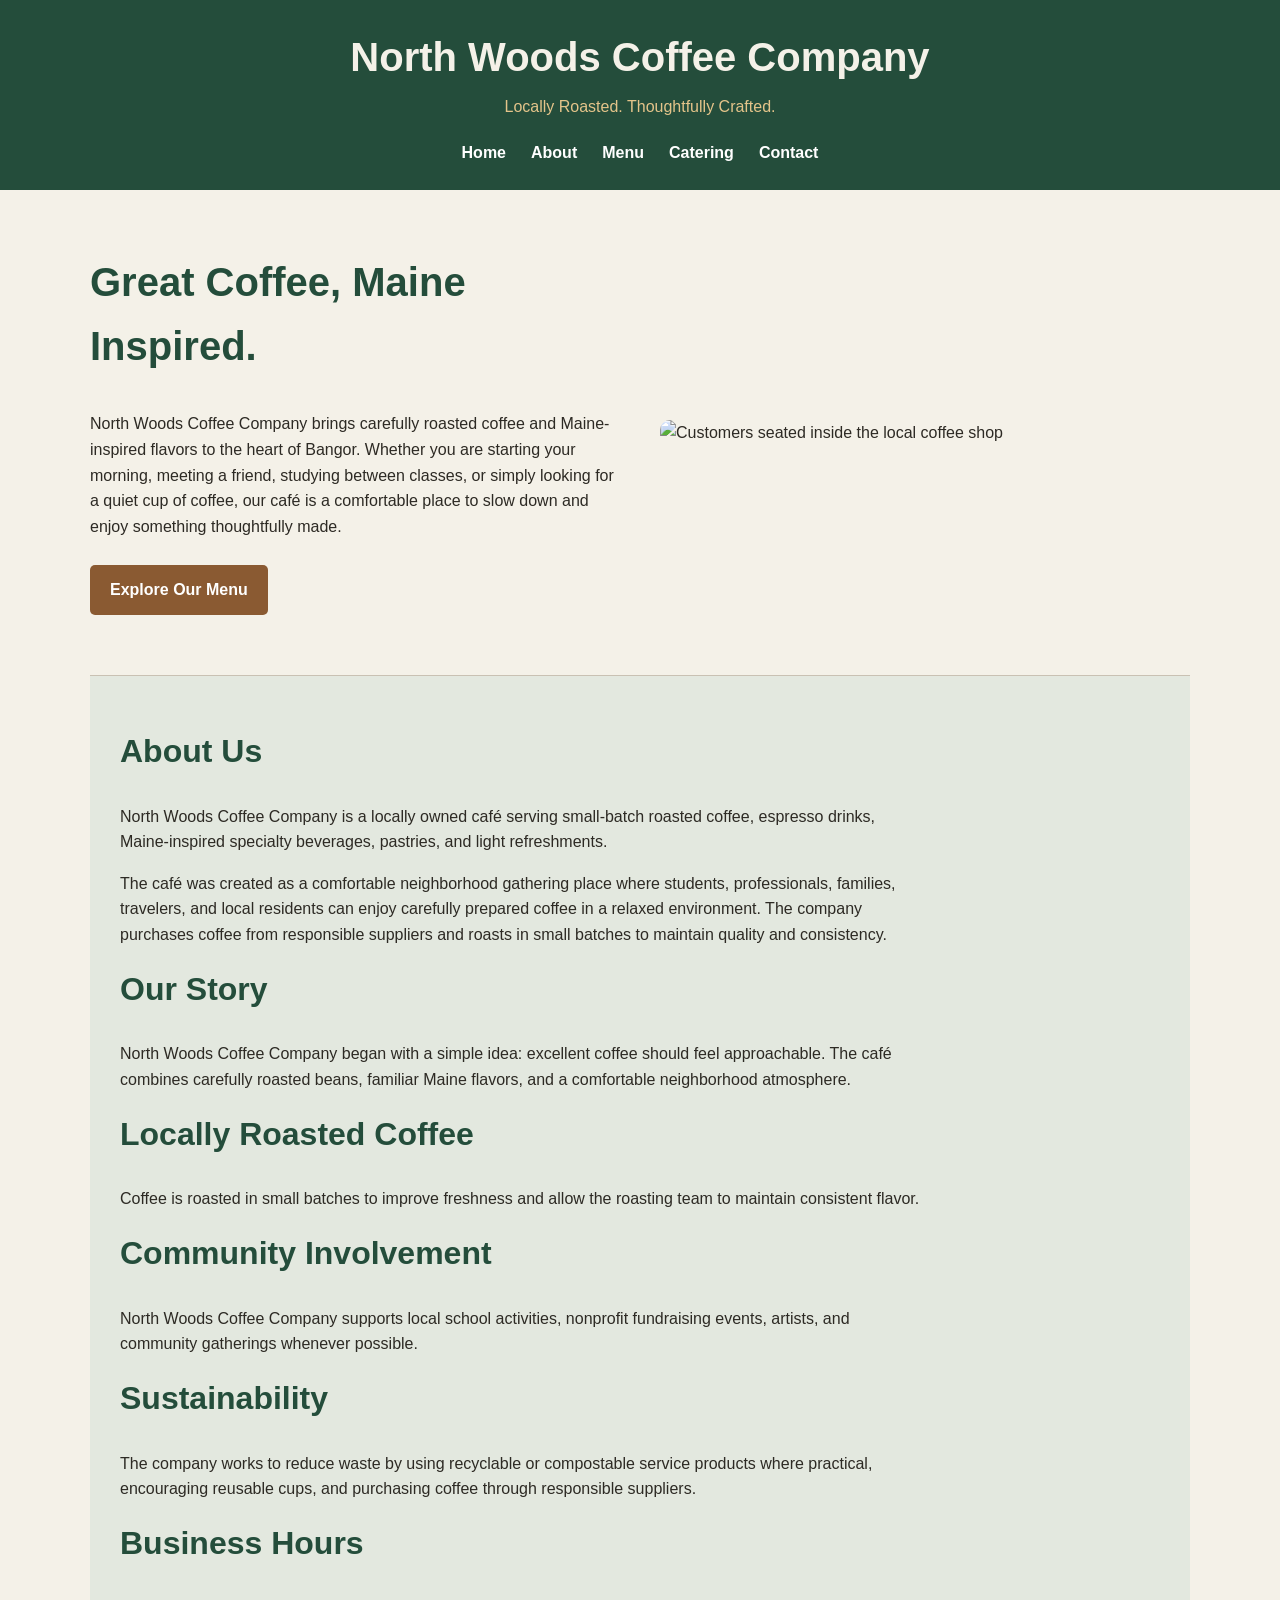
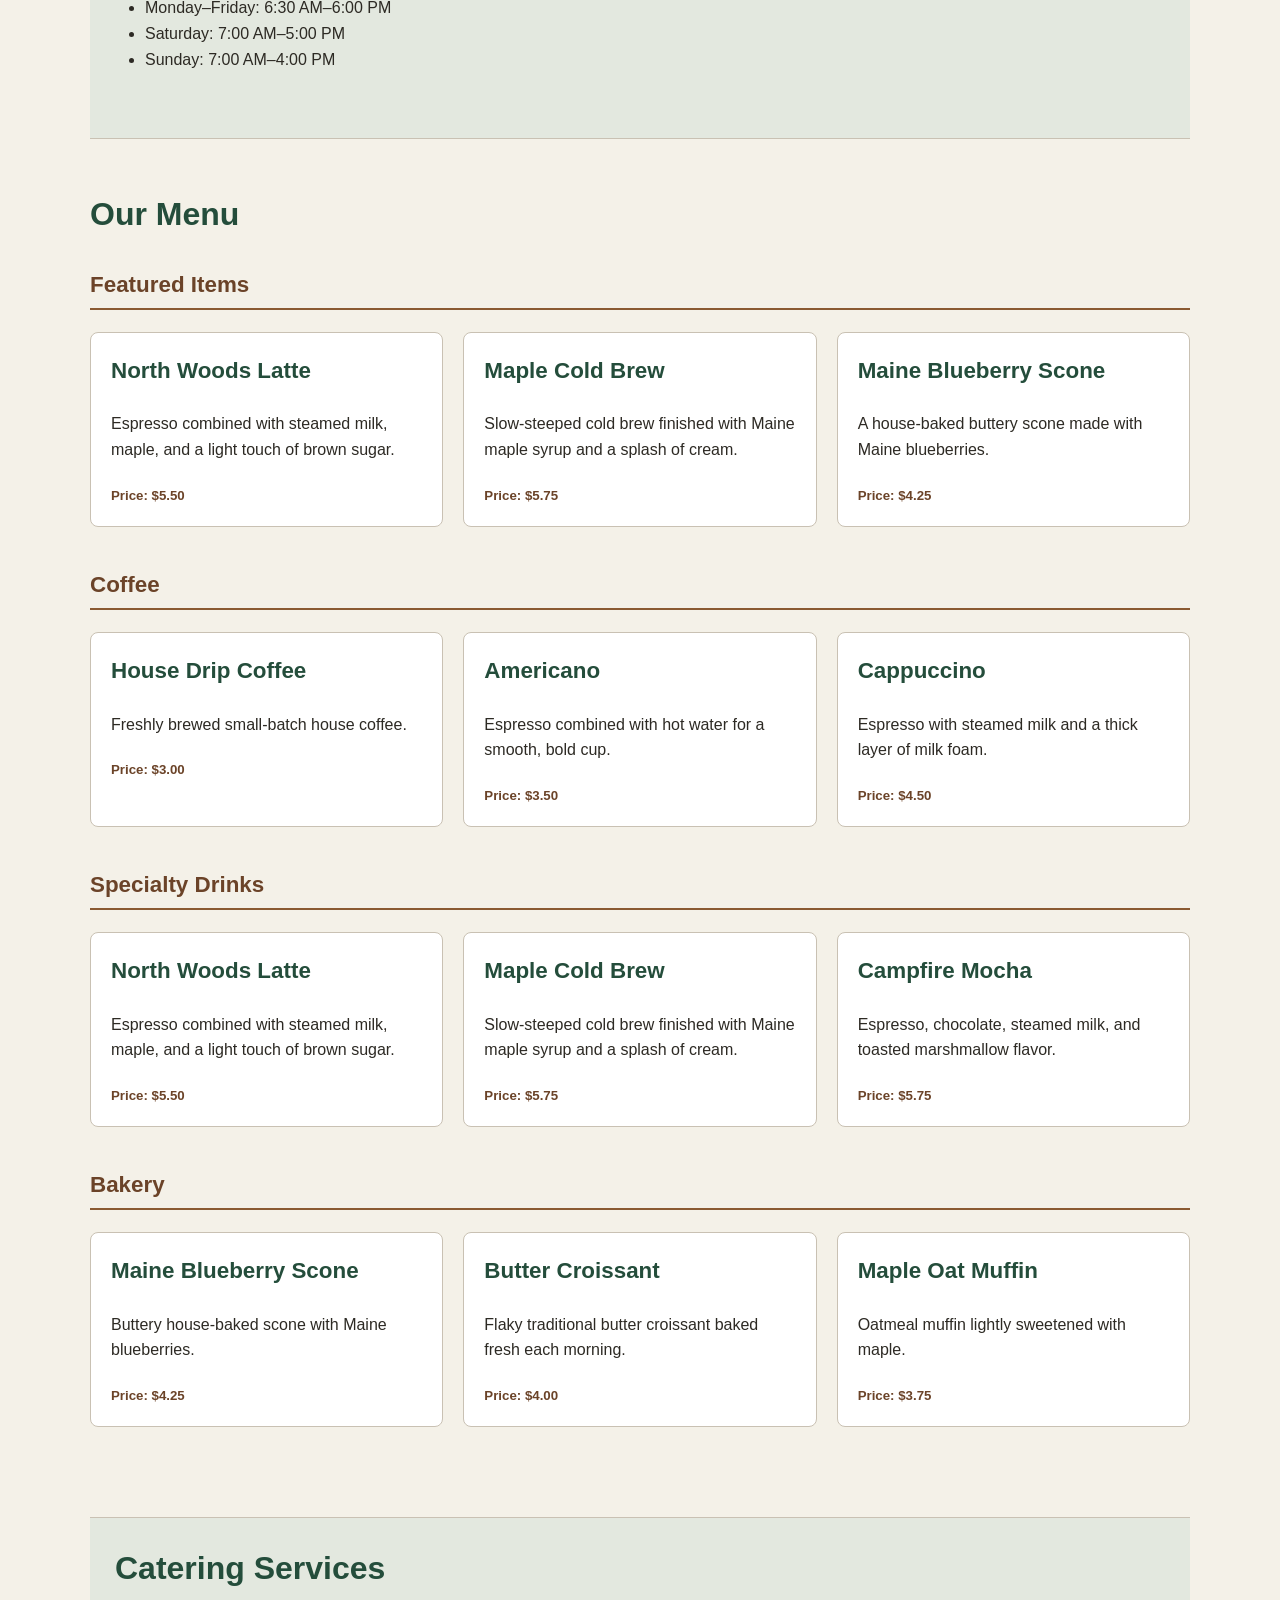
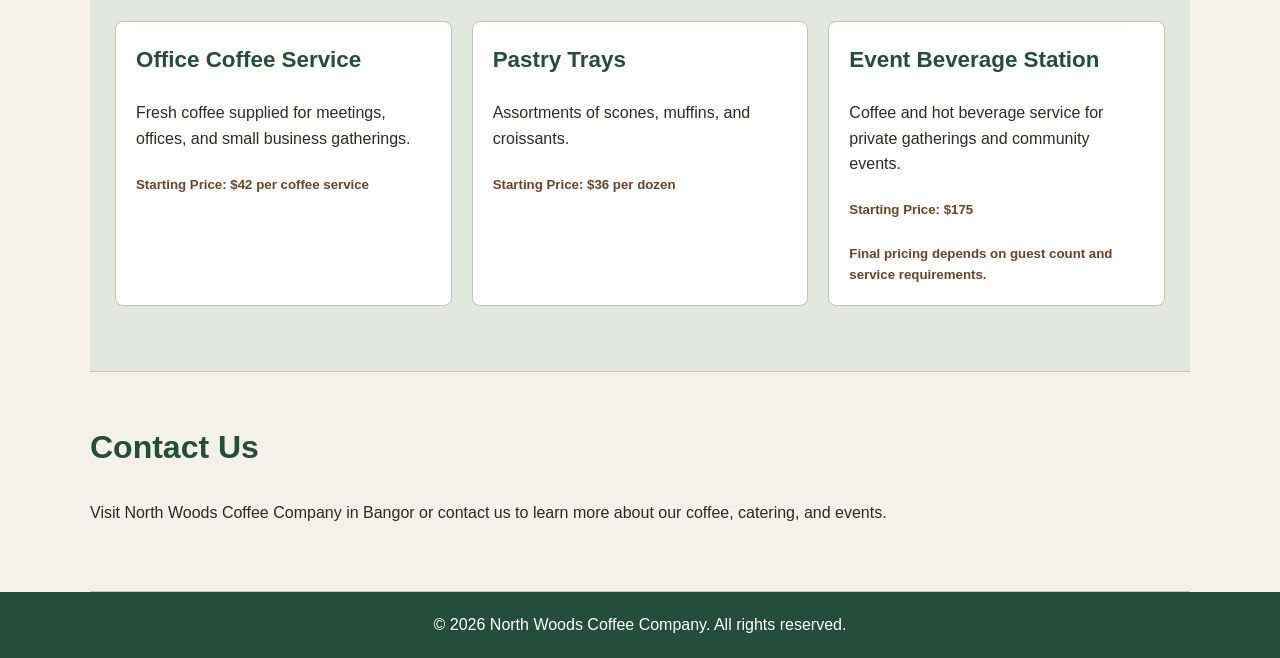
==== index.html @ 933e1d3a "Remove closing body and html tags" ====
<!DOCTYPE html>
<html lang="en">

<head>
    <meta charset="UTF-8">
    <meta name="viewport" content="width=device-width, initial-scale=1.0">

    <title>North Woods Coffee Company</title>

    <link rel="stylesheet" href="css/style.css">
</head>

<body>

    <header>

        <h1>North Woods Coffee Company</h1>

        <p>Locally Roasted. Thoughtfully Crafted.</p>

        <nav>
            <ul>
                <li><a href="#home">Home</a></li>
                <li><a href="#about">About</a></li>
                <li><a href="#menu">Menu</a></li>
                <li><a href="#catering">Catering</a></li>
                <li><a href="#contact">Contact</a></li>
            </ul>
        </nav>

    </header>

    <main>

        <section id="home" class="hero">

            <div class="hero-content">

                <h2>Great Coffee, Maine Inspired.</h2>

                <p>
                    North Woods Coffee Company brings carefully roasted
                    coffee and Maine-inspired flavors to the heart of Bangor.
                    Whether you are starting your morning, meeting a friend,
                    studying between classes, or simply looking for a quiet
                    cup of coffee, our café is a comfortable place to slow
                    down and enjoy something thoughtfully made.
                </p>

                <a href="#menu" class="button">Explore Our Menu</a>

            </div>

            <div class="hero-image">
                <img src="images/business-interior.jpg"
                    alt="Customers seated inside the local coffee shop">
            </div>

        </section>


        <section id="about">

            <h2>About Us</h2>

            <p>
                North Woods Coffee Company is a locally owned café
                serving small-batch roasted coffee, espresso drinks,
                Maine-inspired specialty beverages, pastries, and light
                refreshments.
            </p>

            <p>
                The café was created as a comfortable neighborhood
                gathering place where students, professionals,
                families, travelers, and local residents can enjoy
                carefully prepared coffee in a relaxed environment.
                The company purchases coffee from responsible suppliers
                and roasts in small batches to maintain quality
                and consistency.
            </p>

            <h2>Our Story</h2>

            <p>
                North Woods Coffee Company began with a simple idea:
                excellent coffee should feel approachable. The café
                combines carefully roasted beans, familiar Maine flavors,
                and a comfortable neighborhood atmosphere.
            </p>

            <h2>Locally Roasted Coffee</h2>

            <p>
                Coffee is roasted in small batches to improve freshness
                and allow the roasting team to maintain consistent flavor.
            </p>

            <h2>Community Involvement</h2>

            <p>
                North Woods Coffee Company supports local school activities,
                nonprofit fundraising events, artists, and community
                gatherings whenever possible.
            </p>

            <h2>Sustainability</h2>

            <p>
                The company works to reduce waste by using recyclable or
                compostable service products where practical, encouraging
                reusable cups, and purchasing coffee through responsible
                suppliers.
            </p>

            <h2>Business Hours</h2>

            <ul>
                <li>Monday–Friday: 6:30 AM–6:00 PM</li>
                <li>Saturday: 7:00 AM–5:00 PM</li>
                <li>Sunday: 7:00 AM–4:00 PM</li>
            </ul>

        </section>


        <section id="menu">

            <h2>Our Menu</h2>

            <h3>Featured Items</h3>

            <div class="card-grid">

                <article class="menu-card">

                    <h3>North Woods Latte</h3>

                    <p>
                        Espresso combined with steamed milk, maple,
                        and a light touch of brown sugar.
                    </p>

                    <h5>Price: $5.50</h5>

                </article>

                <article class="menu-card">

                    <h3>Maple Cold Brew</h3>

                    <p>
                        Slow-steeped cold brew finished with Maine maple
                        syrup and a splash of cream.
                    </p>

                    <h5>Price: $5.75</h5>

                </article>

                <article class="menu-card">

                    <h3>Maine Blueberry Scone</h3>

                    <p>
                        A house-baked buttery scone made with
                        Maine blueberries.
                    </p>

                    <h5>Price: $4.25</h5>

                </article>

            </div>


            <h3>Coffee</h3>

            <div class="card-grid">

                <article class="menu-card">

                    <h3>House Drip Coffee</h3>

                    <p>
                        Freshly brewed small-batch house coffee.
                    </p>

                    <h5>Price: $3.00</h5>

                </article>

                <article class="menu-card">

                    <h3>Americano</h3>

                    <p>
                        Espresso combined with hot water for a smooth,
                        bold cup.
                    </p>

                    <h5>Price: $3.50</h5>

                </article>

                <article class="menu-card">

                    <h3>Cappuccino</h3>

                    <p>
                        Espresso with steamed milk and a thick layer
                        of milk foam.
                    </p>

                    <h5>Price: $4.50</h5>

                </article>

            </div>


            <h3>Specialty Drinks</h3>

            <div class="card-grid">

                <article class="menu-card">

                    <h3>North Woods Latte</h3>

                    <p>
                        Espresso combined with steamed milk, maple,
                        and a light touch of brown sugar.
                    </p>

                    <h5>Price: $5.50</h5>

                </article>

                <article class="menu-card">

                    <h3>Maple Cold Brew</h3>

                    <p>
                        Slow-steeped cold brew finished with Maine maple
                        syrup and a splash of cream.
                    </p>

                    <h5>Price: $5.75</h5>

                </article>

                <article class="menu-card">

                    <h3>Campfire Mocha</h3>

                    <p>
                        Espresso, chocolate, steamed milk, and toasted
                        marshmallow flavor.
                    </p>

                    <h5>Price: $5.75</h5>

                </article>

            </div>


            <h3>Bakery</h3>

            <div class="card-grid">

                <article class="menu-card">

                    <h3>Maine Blueberry Scone</h3>

                    <p>
                        Buttery house-baked scone with Maine blueberries.
                    </p>

                    <h5>Price: $4.25</h5>

                </article>

                <article class="menu-card">

                    <h3>Butter Croissant</h3>

                    <p>
                        Flaky traditional butter croissant baked fresh
                        each morning.
                    </p>

                    <h5>Price: $4.00</h5>

                </article>

                <article class="menu-card">

                    <h3>Maple Oat Muffin</h3>

                    <p>
                        Oatmeal muffin lightly sweetened with maple.
                    </p>

                    <h5>Price: $3.75</h5>

                </article>

            </div>

        </section>


        <section id="catering">

            <h2>Catering Services</h2>

            <div class="card-grid">

                <article class="service-card">

                    <h3>Office Coffee Service</h3>

                    <p>
                        Fresh coffee supplied for meetings, offices,
                        and small business gatherings.
                    </p>

                    <h5>Starting Price: $42 per coffee service</h5>

                </article>

                <article class="service-card">

                    <h3>Pastry Trays</h3>

                    <p>
                        Assortments of scones, muffins, and croissants.
                    </p>

                    <h5>Starting Price: $36 per dozen</h5>

                </article>

                <article class="service-card">

                    <h3>Event Beverage Station</h3>

                    <p>
                        Coffee and hot beverage service for private
                        gatherings and community events.
                    </p>

                    <h5>Starting Price: $175</h5>

                    <h5>
                        Final pricing depends on guest count and
                        service requirements.
                    </h5>

                </article>

            </div>

        </section>


        <section id="contact">

            <h2>Contact Us</h2>

            <p>
                Visit North Woods Coffee Company in Bangor or contact
                us to learn more about our coffee, catering, and events.
            </p>

        </section>

    </main>


    <footer>

        <p>
            &copy; 2026 North Woods Coffee Company.
            All rights reserved.
        </p>

    </footer>

</body>

</html>
---- css/style.css ----
* {
    box-sizing: border-box;
}

body {
    margin: 0;
    font-family: Arial, Helvetica, sans-serif;
    background-color: #f4f1e8;
    color: #2d2a24;
    line-height: 1.6;
}

img {
    max-width: 100%;
    height: auto;
}

a {
    color: #244d3b;
}

a:hover {
    color: #8a5a32;
}


h1,
h2,
h3 {
    color: #244d3b;
}

h1 {
    font-size: 2.5rem;
    margin-bottom: 5px;
}

h2 {
    font-size: 2rem;
    margin-top: 0;
}

h3 {
    font-size: 1.4rem;
}

h5 {
    color: #6b4328;
}



header {
    background-color: #244d3b;
    color: white;
    text-align: center;
    padding: 25px;
}

header h1 {
    color: #f4f1e8;
    margin: 0;
}

header p {
    color: #e4c48a;
    margin-top: 5px;
}



nav ul {
    list-style-type: none;
    padding: 0;
    margin: 20px 0 0;

    display: flex;
    justify-content: center;
    gap: 25px;
}

nav a {
    color: white;
    text-decoration: none;
    font-weight: bold;
}

nav a:hover {
    color: #e4c48a;
}



main {
    width: 90%;
    max-width: 1100px;
    margin: 0 auto;
}

section {
    padding: 50px 0;
    border-bottom: 1px solid #c9c1b3;
}

section p {
    max-width: 800px;
}




.hero {
    display: flex;
    align-items: center;
    gap: 40px;
    padding: 60px 0;
}

.hero-content {
    flex: 1;
}

.hero-content h2 {
    font-size: 2.5rem;
}

.hero-image {
    flex: 1;
}

.hero-image img {
    width: 100%;
    border-radius: 10px;
}



.button {
    display: inline-block;
    background-color: #8a5a32;
    color: white;
    text-decoration: none;
    padding: 12px 20px;
    border-radius: 5px;
    margin-top: 10px;
    font-weight: bold;
}

.button:hover {
    background-color: #244d3b;
}




.card-grid {
    display: grid;
    grid-template-columns: repeat(3, 1fr);
    gap: 20px;
    margin-bottom: 40px;
}

.menu-card,
.service-card {
    background-color: white;
    border: 1px solid #c9c1b3;
    border-radius: 8px;
    padding: 20px;
}

.menu-card h3,
.service-card h3 {
    margin-top: 0;
}

.menu-card h5,
.service-card h5 {
    margin-bottom: 0;
}




#about {
    background-color: #e3e8df;
    padding-left: 30px;
    padding-right: 30px;
}

#about ul {
    padding-left: 25px;
}




#menu {
    background-color: #f4f1e8;
}

#menu > h3 {
    color: #6b4328;
    border-bottom: 2px solid #8a5a32;
    padding-bottom: 5px;
}




#catering {
    background-color: #e3e8df;
    padding: 25px;
}




#contact {
    background-color: #f4f1e8;
}



footer {
    background-color: #244d3b;
    color: white;
    text-align: center;
    padding: 20px;
}

footer p {
    margin: 0;
}
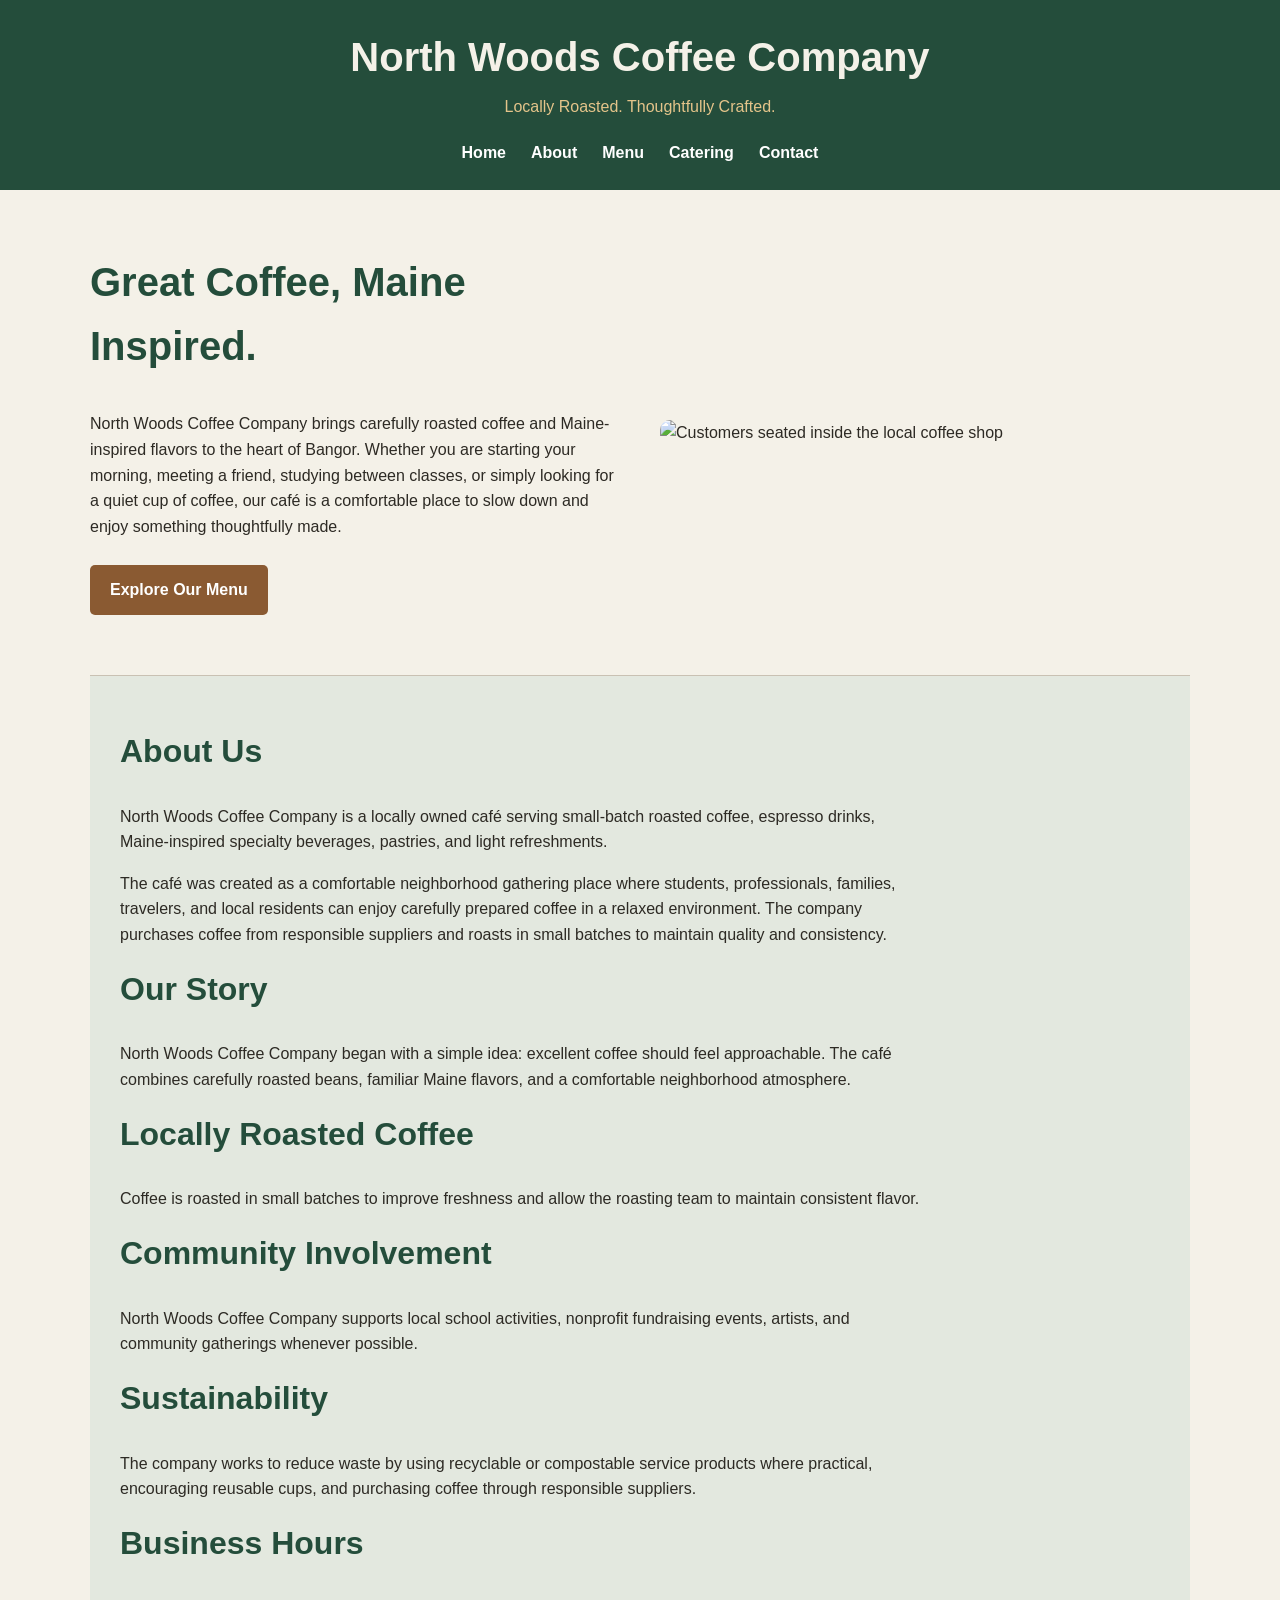
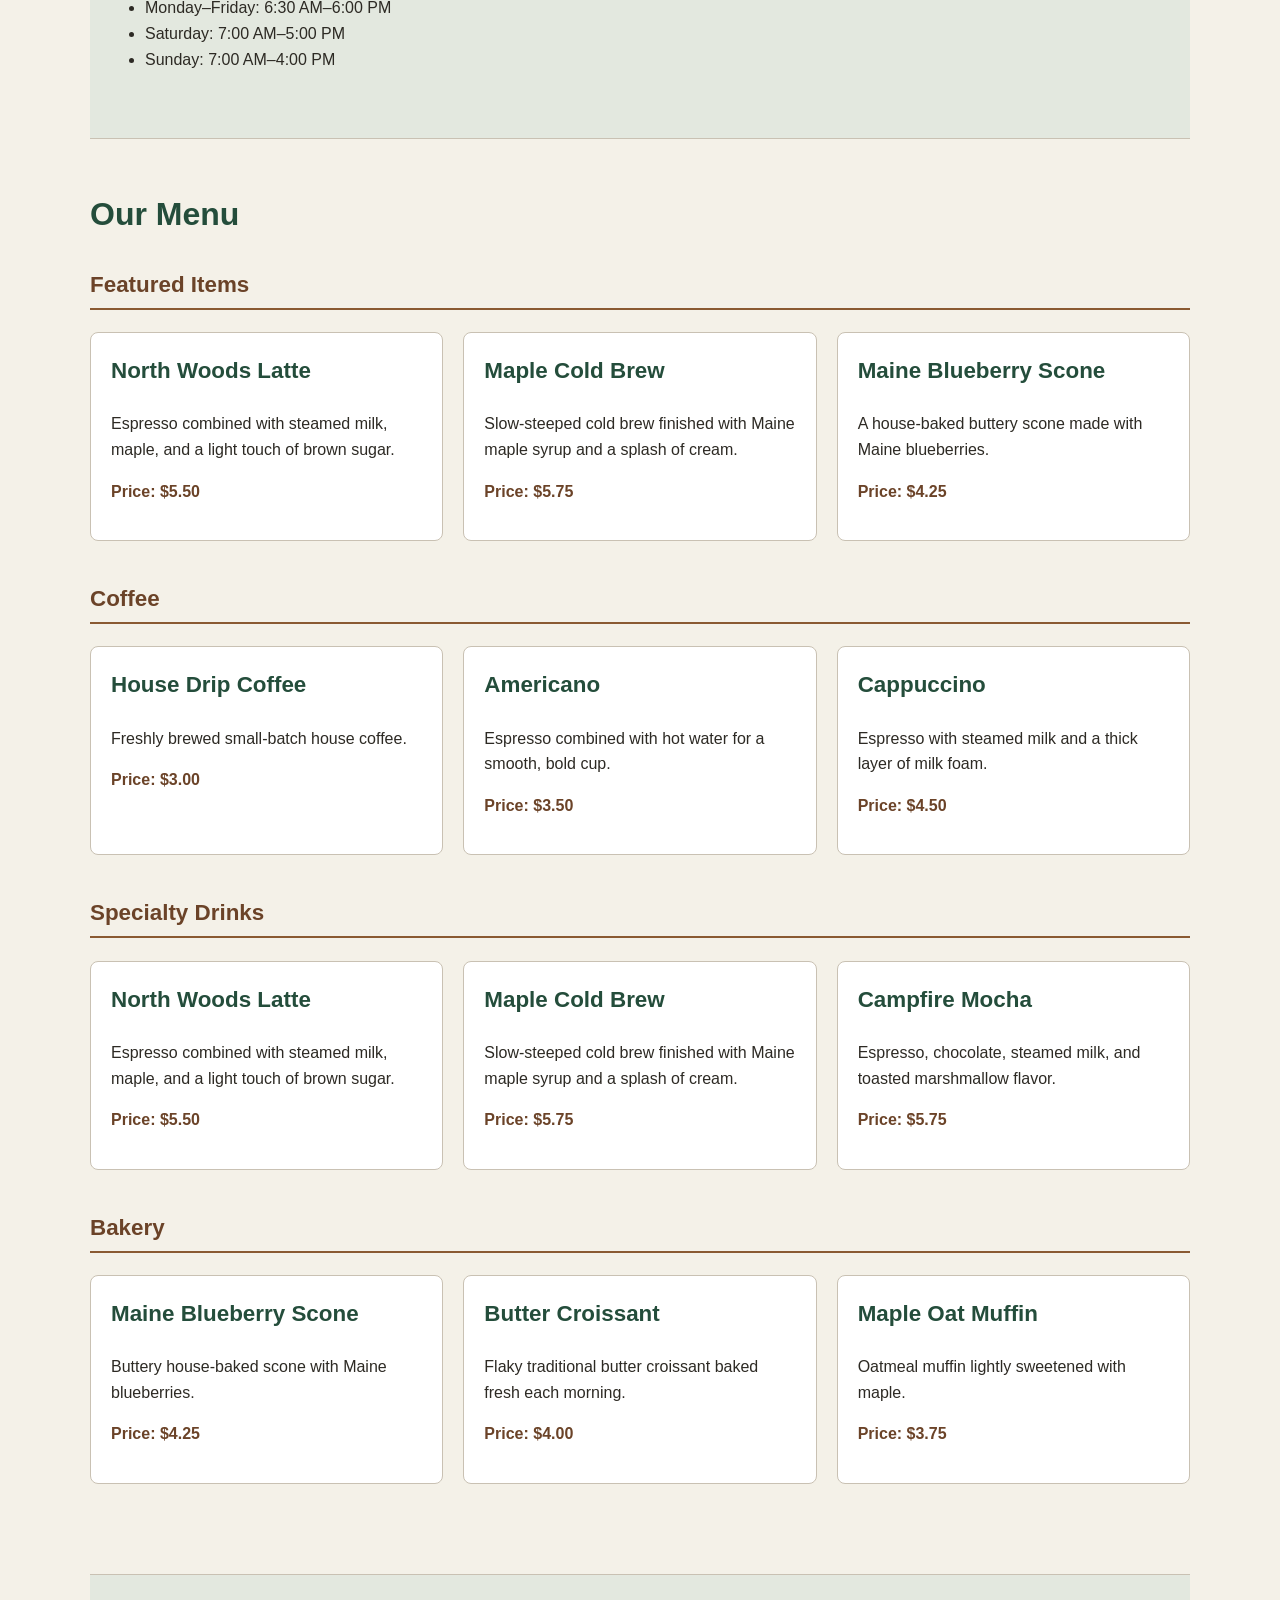
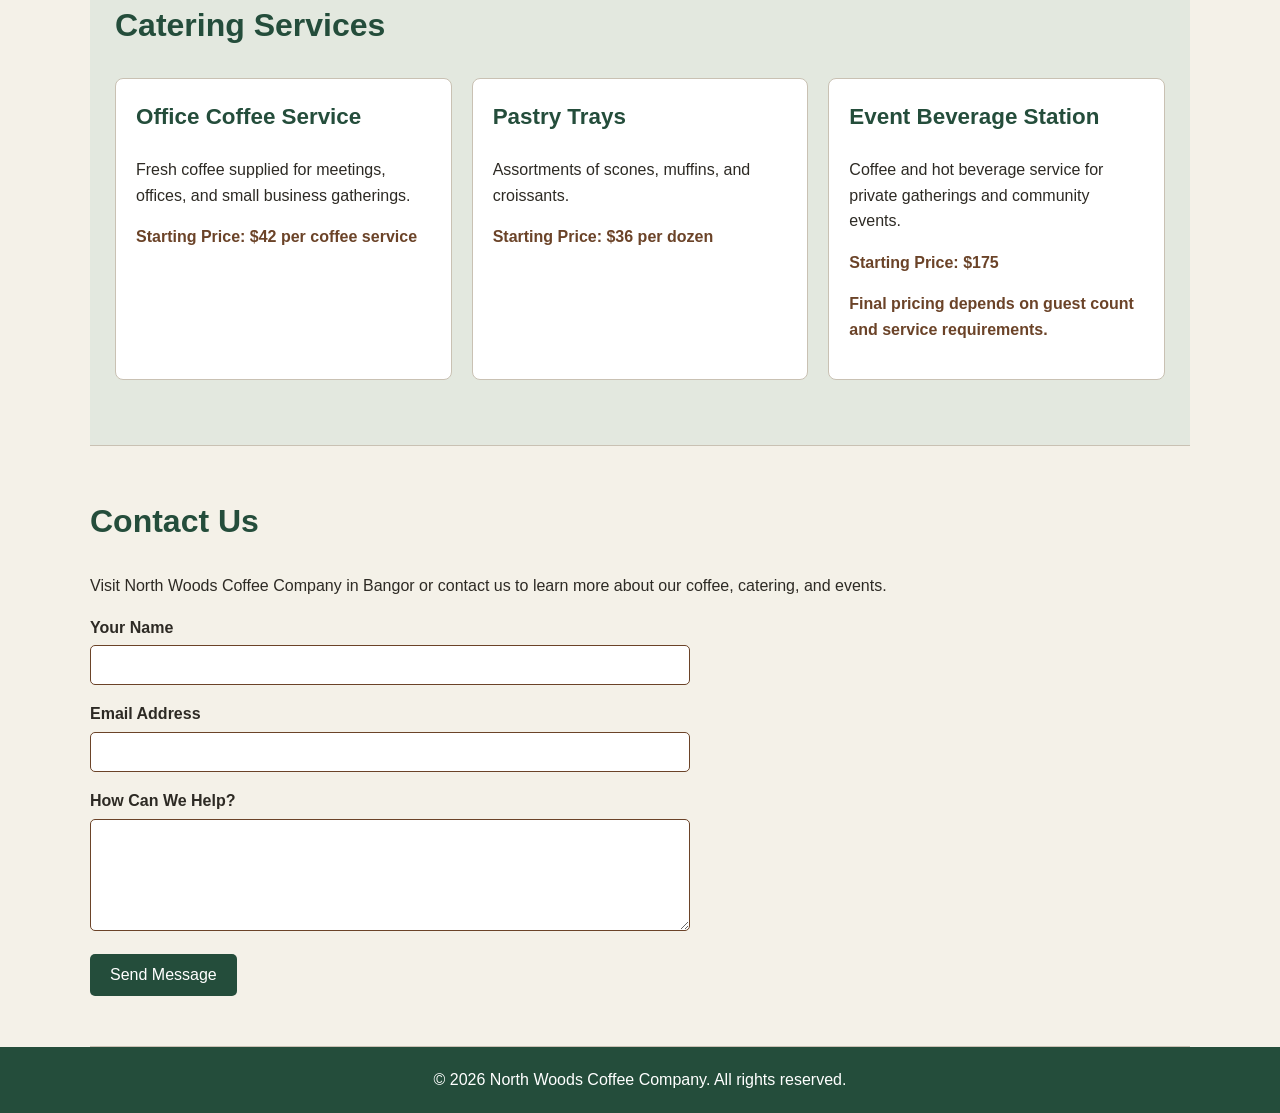
==== commit c6c92e2f: "Add responsive layouts and accessibility improvements" ====
--- a/index.html
+++ b/index.html
@@ -141,7 +141,7 @@
                         and a light touch of brown sugar.
                     </p>
 
-                    <h5>Price: $5.50</h5>
+                    <p class="price">Price: $5.50</p>
 
                 </article>
 
@@ -154,7 +154,7 @@
                         syrup and a splash of cream.
                     </p>
 
-                    <h5>Price: $5.75</h5>
+                    <p class="price">Price: $5.75</p>
 
                 </article>
 
@@ -167,7 +167,7 @@
                         Maine blueberries.
                     </p>
 
-                    <h5>Price: $4.25</h5>
+                    <p class="price">Price: $4.25</p>
 
                 </article>
 
@@ -186,7 +186,7 @@
                         Freshly brewed small-batch house coffee.
                     </p>
 
-                    <h5>Price: $3.00</h5>
+                    <p class="price">Price: $3.00</p>
 
                 </article>
 
@@ -199,7 +199,7 @@
                         bold cup.
                     </p>
 
-                    <h5>Price: $3.50</h5>
+                    <p class="price">Price: $3.50</p>
 
                 </article>
 
@@ -212,7 +212,7 @@
                         of milk foam.
                     </p>
 
-                    <h5>Price: $4.50</h5>
+                    <p class="price">Price: $4.50</p>
 
                 </article>
 
@@ -232,7 +232,7 @@
                         and a light touch of brown sugar.
                     </p>
 
-                    <h5>Price: $5.50</h5>
+                    <p class="price">Price: $5.50</p>
 
                 </article>
 
@@ -245,7 +245,7 @@
                         syrup and a splash of cream.
                     </p>
 
-                    <h5>Price: $5.75</h5>
+                    <p class="price">Price: $5.75</p>
 
                 </article>
 
@@ -258,7 +258,7 @@
                         marshmallow flavor.
                     </p>
 
-                    <h5>Price: $5.75</h5>
+                    <p class="price">Price: $5.75</p>
 
                 </article>
 
@@ -277,7 +277,7 @@
                         Buttery house-baked scone with Maine blueberries.
                     </p>
 
-                    <h5>Price: $4.25</h5>
+                    <p class="price">Price: $4.25</p>
 
                 </article>
 
@@ -290,7 +290,7 @@
                         each morning.
                     </p>
 
-                    <h5>Price: $4.00</h5>
+                   <p class="price">Price: $4.00</p>
 
                 </article>
 
@@ -302,7 +302,7 @@
                         Oatmeal muffin lightly sweetened with maple.
                     </p>
 
-                    <h5>Price: $3.75</h5>
+                    <p class="price">Price: $3.75</p>
 
                 </article>
 
@@ -326,7 +326,7 @@
                         and small business gatherings.
                     </p>
 
-                    <h5>Starting Price: $42 per coffee service</h5>
+                    <p class="price">Starting Price: $42 per coffee service</p>
 
                 </article>
 
@@ -338,7 +338,7 @@
                         Assortments of scones, muffins, and croissants.
                     </p>
 
-                    <h5>Starting Price: $36 per dozen</h5>
+                    <p class="price">Starting Price: $36 per dozen</p>
 
                 </article>
 
@@ -351,12 +351,12 @@
                         gatherings and community events.
                     </p>
 
-                    <h5>Starting Price: $175</h5>
-
-                    <h5>
-                        Final pricing depends on guest count and
-                        service requirements.
-                    </h5>
+                    <p class="price">Starting Price: $175</p>
+
+                    <p class="price">
+                     Final pricing depends on guest count and
+                     service requirements.
+                    </p>
 
                 </article>
 
@@ -373,7 +373,27 @@
                 Visit North Woods Coffee Company in Bangor or contact
                 us to learn more about our coffee, catering, and events.
             </p>
-
+            
+        <form action="#" method="post">
+
+            <p>
+              <label for="name">Your Name</label>
+               <input type="text" id="name" name="name" required>
+          </p>
+
+            <p>
+                <label for="email">Email Address</label>
+                <input type="email" id="email" name="email" required>
+            </p>
+
+         <p>
+              <label for="message">How Can We Help?</label>
+               <textarea id="message" name="message" rows="5" required></textarea>
+         </p>
+
+    <button type="submit">Send Message</button>
+
+</form>
         </section>
 
     </main>
@@ -390,4 +410,4 @@
 
 </body>
 
-</html>
+</html>
--- a/css/style.css
+++ b/css/style.css
@@ -233,3 +233,155 @@
 footer p {
     margin: 0;
 }
+
+
+/* Keyboard focus styles */
+a:focus,
+button:focus,
+input:focus,
+textarea:focus {
+    outline: 3px solid #8a5a32;
+    outline-offset: 3px;
+}
+
+
+/* Contact form styles */
+form {
+    max-width: 600px;
+}
+
+input,
+textarea {
+    width: 100%;
+    max-width: 100%;
+    padding: 10px;
+    font-family: Arial, Helvetica, sans-serif;
+    font-size: 1rem;
+    border: 1px solid #6b4328;
+    border-radius: 5px;
+}
+
+form label {
+    display: block;
+    margin-bottom: 5px;
+    font-weight: bold;
+}
+
+form button {
+    background-color: #244d3b;
+    color: white;
+    padding: 12px 20px;
+    border: none;
+    border-radius: 5px;
+    font-size: 1rem;
+    cursor: pointer;
+}
+
+form button:hover {
+    background-color: #8a5a32;
+}
+
+
+/* Tablet layout */
+@media (max-width: 900px) {
+
+    .card-grid {
+        grid-template-columns: repeat(2, 1fr);
+    }
+
+    .hero {
+        gap: 25px;
+    }
+
+}
+
+
+/* Smaller screens */
+@media (max-width: 700px) {
+
+    .hero {
+        flex-direction: column;
+        align-items: stretch;
+    }
+
+    .hero-content h2 {
+        font-size: 2rem;
+    }
+
+    .hero-image {
+        width: 100%;
+    }
+
+}
+
+
+/* Smartphone layout */
+@media (max-width: 600px) {
+
+    header {
+        padding: 20px 15px;
+    }
+
+    h1 {
+        font-size: 2rem;
+    }
+
+    h2 {
+        font-size: 1.5rem;
+    }
+
+    nav ul {
+        flex-direction: column;
+        align-items: center;
+        gap: 5px;
+    }
+
+    nav a {
+        display: inline-block;
+        padding: 8px 15px;
+    }
+
+    main {
+        width: 92%;
+    }
+
+    section {
+        padding: 30px 0;
+    }
+
+    #about {
+        padding-left: 15px;
+        padding-right: 15px;
+    }
+
+    #catering {
+        padding: 20px 15px;
+    }
+
+    .card-grid {
+        grid-template-columns: 1fr;
+        gap: 15px;
+    }
+
+    .hero {
+        padding: 35px 0;
+    }
+
+    .hero-content h2 {
+        font-size: 1.8rem;
+    }
+
+    .button {
+        padding: 12px 20px;
+    }
+
+    footer {
+        padding: 20px 15px;
+    }
+
+}
+
+.price {
+    color: #6b4328;
+    font-weight: bold;
+}
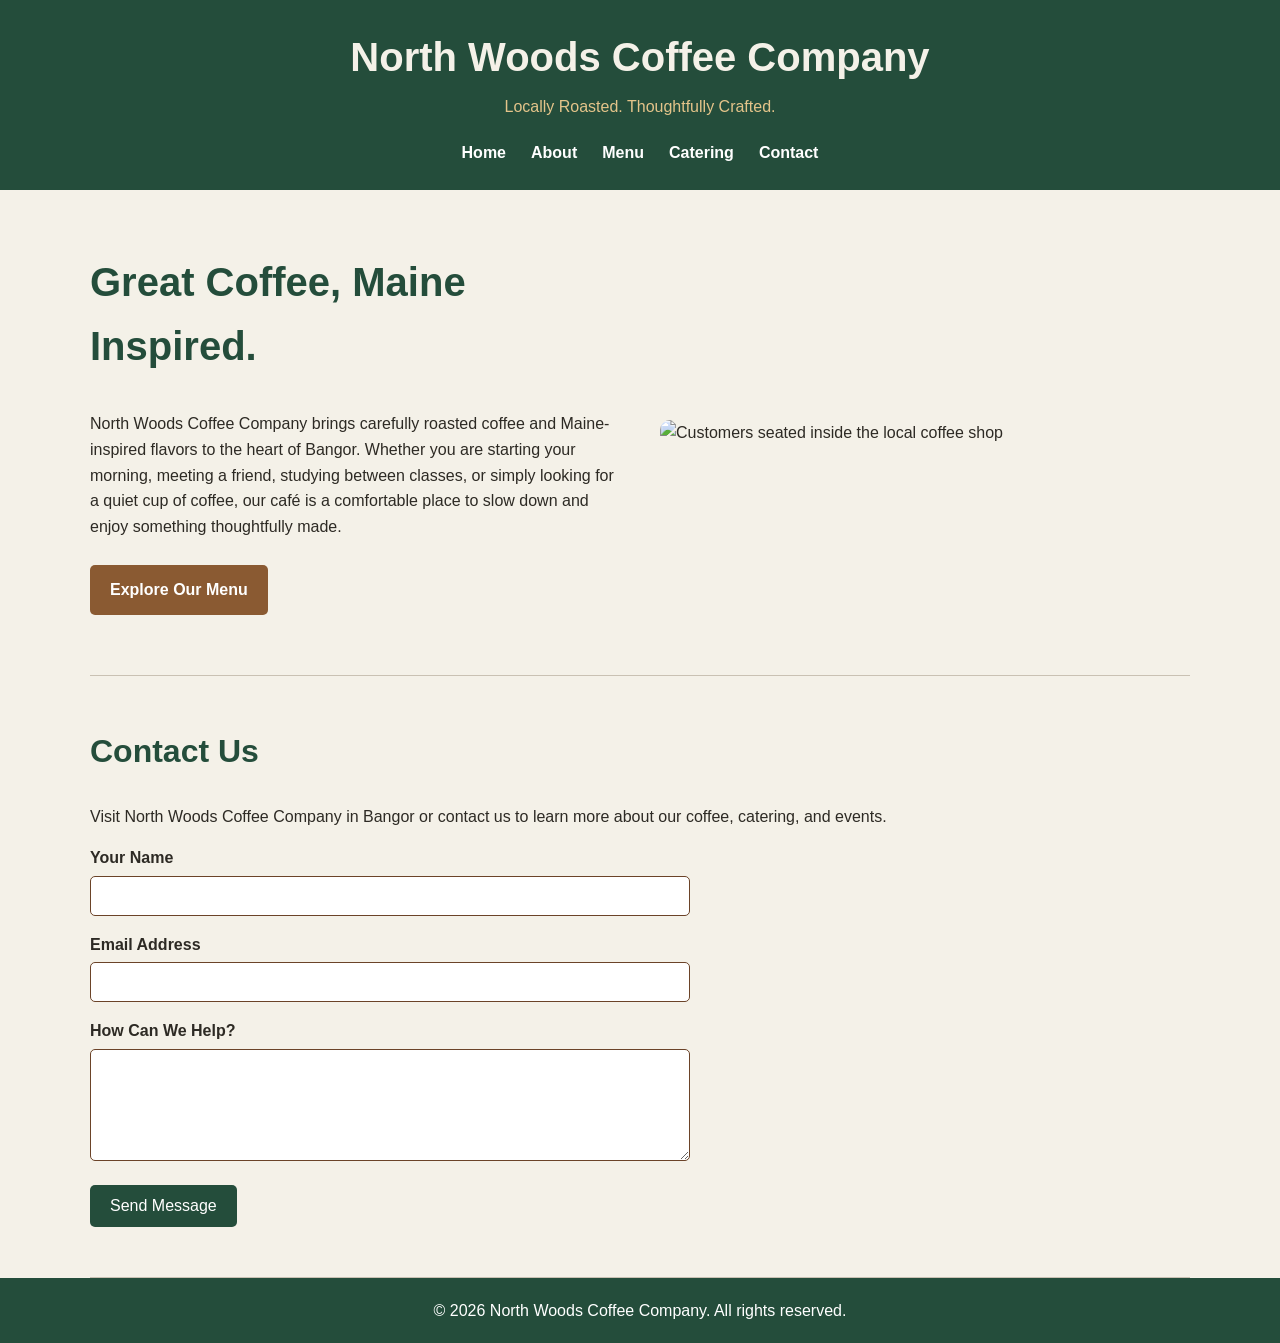
==== commit 858e53b8: "Individual Pages" ====
--- a/index.html
+++ b/index.html
@@ -8,6 +8,7 @@
     <title>North Woods Coffee Company</title>
 
     <link rel="stylesheet" href="css/style.css">
+    <script src="js/script.js" defer></script>
 </head>
 
 <body>
@@ -18,15 +19,23 @@
 
         <p>Locally Roasted. Thoughtfully Crafted.</p>
 
-        <nav>
-            <ul>
-                <li><a href="#home">Home</a></li>
-                <li><a href="#about">About</a></li>
-                <li><a href="#menu">Menu</a></li>
-                <li><a href="#catering">Catering</a></li>
-                <li><a href="#contact">Contact</a></li>
-            </ul>
-        </nav>
+        <button class="menu-toggle"
+        aria-expanded="false"
+        aria-controls="main-navigation">
+        Menu
+        </button>
+
+        <nav id="main-navigation">
+
+        <ul>
+            <li><a href="index.html">Home</a></li>
+            <li><a href="about.html">About</a></li>
+            <li><a href="#menu">Menu</a></li>
+            <li><a href="#catering">Catering</a></li>
+            <li><a href="#contact">Contact</a></li>
+        </ul>
+
+    </nav>
 
     </header>
 
@@ -58,311 +67,6 @@
 
         </section>
 
-
-        <section id="about">
-
-            <h2>About Us</h2>
-
-            <p>
-                North Woods Coffee Company is a locally owned café
-                serving small-batch roasted coffee, espresso drinks,
-                Maine-inspired specialty beverages, pastries, and light
-                refreshments.
-            </p>
-
-            <p>
-                The café was created as a comfortable neighborhood
-                gathering place where students, professionals,
-                families, travelers, and local residents can enjoy
-                carefully prepared coffee in a relaxed environment.
-                The company purchases coffee from responsible suppliers
-                and roasts in small batches to maintain quality
-                and consistency.
-            </p>
-
-            <h2>Our Story</h2>
-
-            <p>
-                North Woods Coffee Company began with a simple idea:
-                excellent coffee should feel approachable. The café
-                combines carefully roasted beans, familiar Maine flavors,
-                and a comfortable neighborhood atmosphere.
-            </p>
-
-            <h2>Locally Roasted Coffee</h2>
-
-            <p>
-                Coffee is roasted in small batches to improve freshness
-                and allow the roasting team to maintain consistent flavor.
-            </p>
-
-            <h2>Community Involvement</h2>
-
-            <p>
-                North Woods Coffee Company supports local school activities,
-                nonprofit fundraising events, artists, and community
-                gatherings whenever possible.
-            </p>
-
-            <h2>Sustainability</h2>
-
-            <p>
-                The company works to reduce waste by using recyclable or
-                compostable service products where practical, encouraging
-                reusable cups, and purchasing coffee through responsible
-                suppliers.
-            </p>
-
-            <h2>Business Hours</h2>
-
-            <ul>
-                <li>Monday–Friday: 6:30 AM–6:00 PM</li>
-                <li>Saturday: 7:00 AM–5:00 PM</li>
-                <li>Sunday: 7:00 AM–4:00 PM</li>
-            </ul>
-
-        </section>
-
-
-        <section id="menu">
-
-            <h2>Our Menu</h2>
-
-            <h3>Featured Items</h3>
-
-            <div class="card-grid">
-
-                <article class="menu-card">
-
-                    <h3>North Woods Latte</h3>
-
-                    <p>
-                        Espresso combined with steamed milk, maple,
-                        and a light touch of brown sugar.
-                    </p>
-
-                    <p class="price">Price: $5.50</p>
-
-                </article>
-
-                <article class="menu-card">
-
-                    <h3>Maple Cold Brew</h3>
-
-                    <p>
-                        Slow-steeped cold brew finished with Maine maple
-                        syrup and a splash of cream.
-                    </p>
-
-                    <p class="price">Price: $5.75</p>
-
-                </article>
-
-                <article class="menu-card">
-
-                    <h3>Maine Blueberry Scone</h3>
-
-                    <p>
-                        A house-baked buttery scone made with
-                        Maine blueberries.
-                    </p>
-
-                    <p class="price">Price: $4.25</p>
-
-                </article>
-
-            </div>
-
-
-            <h3>Coffee</h3>
-
-            <div class="card-grid">
-
-                <article class="menu-card">
-
-                    <h3>House Drip Coffee</h3>
-
-                    <p>
-                        Freshly brewed small-batch house coffee.
-                    </p>
-
-                    <p class="price">Price: $3.00</p>
-
-                </article>
-
-                <article class="menu-card">
-
-                    <h3>Americano</h3>
-
-                    <p>
-                        Espresso combined with hot water for a smooth,
-                        bold cup.
-                    </p>
-
-                    <p class="price">Price: $3.50</p>
-
-                </article>
-
-                <article class="menu-card">
-
-                    <h3>Cappuccino</h3>
-
-                    <p>
-                        Espresso with steamed milk and a thick layer
-                        of milk foam.
-                    </p>
-
-                    <p class="price">Price: $4.50</p>
-
-                </article>
-
-            </div>
-
-
-            <h3>Specialty Drinks</h3>
-
-            <div class="card-grid">
-
-                <article class="menu-card">
-
-                    <h3>North Woods Latte</h3>
-
-                    <p>
-                        Espresso combined with steamed milk, maple,
-                        and a light touch of brown sugar.
-                    </p>
-
-                    <p class="price">Price: $5.50</p>
-
-                </article>
-
-                <article class="menu-card">
-
-                    <h3>Maple Cold Brew</h3>
-
-                    <p>
-                        Slow-steeped cold brew finished with Maine maple
-                        syrup and a splash of cream.
-                    </p>
-
-                    <p class="price">Price: $5.75</p>
-
-                </article>
-
-                <article class="menu-card">
-
-                    <h3>Campfire Mocha</h3>
-
-                    <p>
-                        Espresso, chocolate, steamed milk, and toasted
-                        marshmallow flavor.
-                    </p>
-
-                    <p class="price">Price: $5.75</p>
-
-                </article>
-
-            </div>
-
-
-            <h3>Bakery</h3>
-
-            <div class="card-grid">
-
-                <article class="menu-card">
-
-                    <h3>Maine Blueberry Scone</h3>
-
-                    <p>
-                        Buttery house-baked scone with Maine blueberries.
-                    </p>
-
-                    <p class="price">Price: $4.25</p>
-
-                </article>
-
-                <article class="menu-card">
-
-                    <h3>Butter Croissant</h3>
-
-                    <p>
-                        Flaky traditional butter croissant baked fresh
-                        each morning.
-                    </p>
-
-                   <p class="price">Price: $4.00</p>
-
-                </article>
-
-                <article class="menu-card">
-
-                    <h3>Maple Oat Muffin</h3>
-
-                    <p>
-                        Oatmeal muffin lightly sweetened with maple.
-                    </p>
-
-                    <p class="price">Price: $3.75</p>
-
-                </article>
-
-            </div>
-
-        </section>
-
-
-        <section id="catering">
-
-            <h2>Catering Services</h2>
-
-            <div class="card-grid">
-
-                <article class="service-card">
-
-                    <h3>Office Coffee Service</h3>
-
-                    <p>
-                        Fresh coffee supplied for meetings, offices,
-                        and small business gatherings.
-                    </p>
-
-                    <p class="price">Starting Price: $42 per coffee service</p>
-
-                </article>
-
-                <article class="service-card">
-
-                    <h3>Pastry Trays</h3>
-
-                    <p>
-                        Assortments of scones, muffins, and croissants.
-                    </p>
-
-                    <p class="price">Starting Price: $36 per dozen</p>
-
-                </article>
-
-                <article class="service-card">
-
-                    <h3>Event Beverage Station</h3>
-
-                    <p>
-                        Coffee and hot beverage service for private
-                        gatherings and community events.
-                    </p>
-
-                    <p class="price">Starting Price: $175</p>
-
-                    <p class="price">
-                     Final pricing depends on guest count and
-                     service requirements.
-                    </p>
-
-                </article>
-
-            </div>
-
-        </section>
 
 
         <section id="contact">
@@ -410,4 +114,4 @@
 
 </body>
 
-</html>+</html>
--- a/css/style.css
+++ b/css/style.css
@@ -91,7 +91,36 @@
     color: #e4c48a;
 }
 
-
+@media (max-width: 600px) {
+
+    .menu-toggle {
+        display: block;
+        margin: 15px auto;
+    }
+
+    nav ul {
+        display: none;
+        flex-direction: column;
+        gap: 15px;
+        margin-top: 10px;
+        text-align: center;
+    }
+
+    nav.open ul {
+        display: flex;
+    }
+
+}
+
+.menu-toggle {
+    display: none;
+    background: none;
+    border: 1px solid white;
+    color: white;
+    padding: 10px 15px;
+    font-size: 16px;
+    cursor: pointer;
+}
 
 main {
     width: 90%;
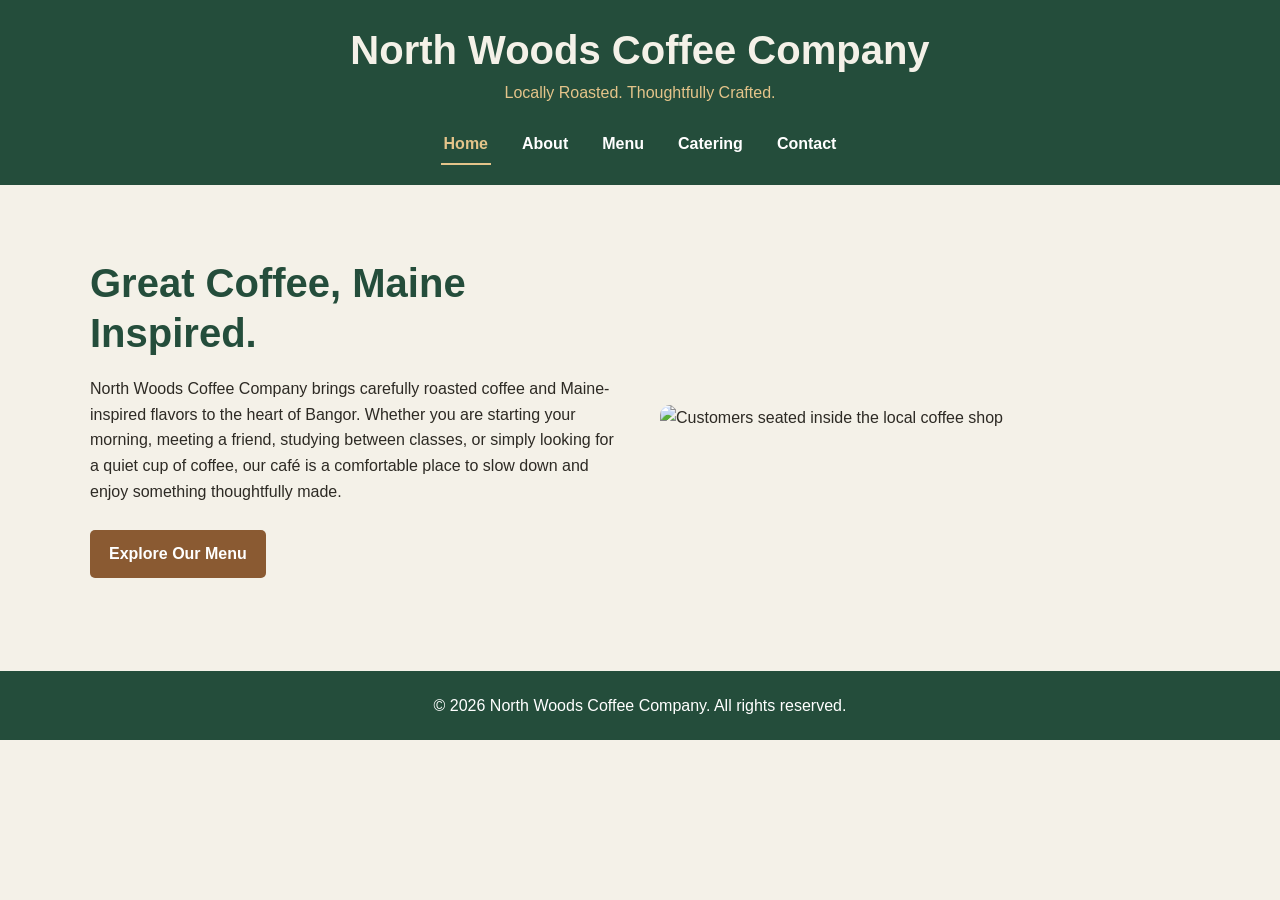
==== commit d22a84c2: "Pages updates" ====
--- a/index.html
+++ b/index.html
@@ -1,42 +1,34 @@
+
 <!DOCTYPE html>
 <html lang="en">
-
 <head>
     <meta charset="UTF-8">
     <meta name="viewport" content="width=device-width, initial-scale=1.0">
-
-    <title>North Woods Coffee Company</title>
-
+    <title>Home | North Woods Coffee Company</title>
     <link rel="stylesheet" href="css/style.css">
     <script src="js/script.js" defer></script>
 </head>
-
 <body>
 
     <header>
-
         <h1>North Woods Coffee Company</h1>
-
         <p>Locally Roasted. Thoughtfully Crafted.</p>
 
-        <button class="menu-toggle"
-        aria-expanded="false"
-        aria-controls="main-navigation">
-        Menu
+        <button class="menu-toggle" type="button"
+                aria-expanded="false"
+                aria-controls="main-navigation">
+            Menu
         </button>
 
-        <nav id="main-navigation">
-
-        <ul>
-            <li><a href="index.html">Home</a></li>
-            <li><a href="about.html">About</a></li>
-            <li><a href="#menu">Menu</a></li>
-            <li><a href="#catering">Catering</a></li>
-            <li><a href="#contact">Contact</a></li>
-        </ul>
-
-    </nav>
-
+        <nav class="site-nav" id="main-navigation">
+            <ul>
+                <li><a href="index.html">Home</a></li>
+                <li><a href="about.html">About</a></li>
+                <li><a href="menu.html">Menu</a></li>
+                <li><a href="catering.html">Catering</a></li>
+                <li><a href="contact.html">Contact</a></li>
+            </ul>
+        </nav>
     </header>
 
     <main>
@@ -44,7 +36,6 @@
         <section id="home" class="hero">
 
             <div class="hero-content">
-
                 <h2>Great Coffee, Maine Inspired.</h2>
 
                 <p>
@@ -56,62 +47,23 @@
                     down and enjoy something thoughtfully made.
                 </p>
 
-                <a href="#menu" class="button">Explore Our Menu</a>
-
+                <a href="menu.html" class="button">
+                    Explore Our Menu
+                </a>
             </div>
 
             <div class="hero-image">
                 <img src="images/business-interior.jpg"
-                    alt="Customers seated inside the local coffee shop">
+                     alt="Customers seated inside the local coffee shop">
             </div>
 
         </section>
 
-
-
-        <section id="contact">
-
-            <h2>Contact Us</h2>
-
-            <p>
-                Visit North Woods Coffee Company in Bangor or contact
-                us to learn more about our coffee, catering, and events.
-            </p>
-            
-        <form action="#" method="post">
-
-            <p>
-              <label for="name">Your Name</label>
-               <input type="text" id="name" name="name" required>
-          </p>
-
-            <p>
-                <label for="email">Email Address</label>
-                <input type="email" id="email" name="email" required>
-            </p>
-
-         <p>
-              <label for="message">How Can We Help?</label>
-               <textarea id="message" name="message" rows="5" required></textarea>
-         </p>
-
-    <button type="submit">Send Message</button>
-
-</form>
-        </section>
-
     </main>
 
-
     <footer>
-
-        <p>
-            &copy; 2026 North Woods Coffee Company.
-            All rights reserved.
-        </p>
-
+        <p>&copy; 2026 North Woods Coffee Company. All rights reserved.</p>
     </footer>
 
 </body>
-
 </html>
--- a/css/style.css
+++ b/css/style.css
@@ -1,7 +1,10 @@
-
-
+/* North Woods Coffee Company - shared site styles */
 * {
     box-sizing: border-box;
+}
+
+html {
+    scroll-behavior: smooth;
 }
 
 body {
@@ -13,6 +16,7 @@
 }
 
 img {
+    display: block;
     max-width: 100%;
     height: auto;
 }
@@ -25,138 +29,125 @@
     color: #8a5a32;
 }
 
-
-h1,
-h2,
-h3 {
+h1, h2, h3 {
     color: #244d3b;
+    line-height: 1.25;
 }
 
 h1 {
     font-size: 2.5rem;
-    margin-bottom: 5px;
+    margin: 0;
 }
 
 h2 {
     font-size: 2rem;
+    margin: 0 0 18px;
+}
+
+h3 {
+    font-size: 1.35rem;
     margin-top: 0;
 }
 
-h3 {
-    font-size: 1.4rem;
-}
-
-h5 {
-    color: #6b4328;
-}
-
-
+p {
+    margin-top: 0;
+}
 
 header {
+    width: 100%;
     background-color: #244d3b;
     color: white;
     text-align: center;
-    padding: 25px;
+    padding: 25px 20px 20px;
 }
 
 header h1 {
     color: #f4f1e8;
-    margin: 0;
 }
 
 header p {
     color: #e4c48a;
-    margin-top: 5px;
-}
-
-
-
-nav ul {
-    list-style-type: none;
-    padding: 0;
-    margin: 20px 0 0;
-
+    margin: 5px 0 0;
+}
+
+.site-nav {
+    max-width: 1100px;
+    margin: 0 auto;
+}
+
+.site-nav ul {
+    list-style: none;
     display: flex;
     justify-content: center;
-    gap: 25px;
-}
-
-nav a {
-    color: white;
+    align-items: center;
+    flex-wrap: wrap;
+    gap: 12px 28px;
+    margin: 18px 0 0;
+    padding: 0;
+}
+
+.site-nav a {
+    display: inline-block;
+    color: #fff;
     text-decoration: none;
     font-weight: bold;
-}
-
-nav a:hover {
+    padding: 7px 3px;
+    border-bottom: 2px solid transparent;
+    transition: color 0.2s ease, border-color 0.2s ease;
+}
+
+.site-nav a:hover,
+.site-nav a[aria-current="page"] {
     color: #e4c48a;
-}
-
-@media (max-width: 600px) {
-
-    .menu-toggle {
-        display: block;
-        margin: 15px auto;
-    }
-
-    nav ul {
-        display: none;
-        flex-direction: column;
-        gap: 15px;
-        margin-top: 10px;
-        text-align: center;
-    }
-
-    nav.open ul {
-        display: flex;
-    }
-
+    border-bottom-color: #e4c48a;
 }
 
 .menu-toggle {
     display: none;
-    background: none;
-    border: 1px solid white;
-    color: white;
-    padding: 10px 15px;
-    font-size: 16px;
+    margin: 16px auto 0;
+    padding: 9px 16px;
+    color: white;
+    background: transparent;
+    border: 1px solid #e4c48a;
+    border-radius: 5px;
+    font-size: 1rem;
     cursor: pointer;
 }
 
 main {
-    width: 90%;
-    max-width: 1100px;
+    width: min(90%, 1100px);
     margin: 0 auto;
-}
-
-section {
-    padding: 50px 0;
-    border-bottom: 1px solid #c9c1b3;
-}
-
-section p {
+    padding: 28px 0 48px;
+}
+
+.page-section {
+    padding: 38px;
+    margin: 20px 0;
+    background: #e3e8df;
+    border-radius: 10px;
+}
+
+.page-section p {
     max-width: 800px;
 }
-
-
-
 
 .hero {
     display: flex;
     align-items: center;
     gap: 40px;
-    padding: 60px 0;
-}
-
-.hero-content {
+    padding: 45px 0;
+    margin: 0;
+    background: transparent;
+}
+
+.hero-content,
+.hero-image {
     flex: 1;
+    min-width: 0;
 }
 
 .hero-content h2 {
     font-size: 2.5rem;
-}
-
-.hero-image {
-    flex: 1;
 }
 
 .hero-image img {
@@ -164,130 +155,112 @@
     border-radius: 10px;
 }
 
-
-
-.button {
+.button,
+form button,
+.filter-button {
     display: inline-block;
     background-color: #8a5a32;
     color: white;
     text-decoration: none;
-    padding: 12px 20px;
+    padding: 11px 19px;
+    border: 0;
     border-radius: 5px;
     margin-top: 10px;
     font-weight: bold;
-}
-
-.button:hover {
+    cursor: pointer;
+}
+
+.button:hover,
+form button:hover,
+.filter-button:hover {
     background-color: #244d3b;
-}
-
-
-
+    color: white;
+}
 
 .card-grid {
     display: grid;
-    grid-template-columns: repeat(3, 1fr);
+    grid-template-columns: repeat(3, minmax(0, 1fr));
     gap: 20px;
-    margin-bottom: 40px;
+    margin: 18px 0 36px;
 }
 
 .menu-card,
 .service-card {
-    background-color: white;
+    min-width: 0;
+    background: white;
     border: 1px solid #c9c1b3;
     border-radius: 8px;
-    padding: 20px;
+    padding: 22px;
 }
 
 .menu-card h3,
 .service-card h3 {
-    margin-top: 0;
-}
-
-.menu-card h5,
-.service-card h5 {
-    margin-bottom: 0;
-}
-
-
-
-
-#about {
-    background-color: #e3e8df;
-    padding-left: 30px;
-    padding-right: 30px;
-}
-
-#about ul {
-    padding-left: 25px;
-}
-
-
-
-
-#menu {
-    background-color: #f4f1e8;
-}
-
-#menu > h3 {
+    margin: 0 0 10px;
+}
+
+.price {
+    color: #6b4328;
+    font-weight: bold;
+    margin: 12px 0 0;
+}
+
+.menu-section-title {
     color: #6b4328;
     border-bottom: 2px solid #8a5a32;
-    padding-bottom: 5px;
-}
-
-
-
-
-#catering {
-    background-color: #e3e8df;
-    padding: 25px;
-}
-
-
-
-
-#contact {
-    background-color: #f4f1e8;
-}
-
-
-
-footer {
-    background-color: #244d3b;
-    color: white;
-    text-align: center;
-    padding: 20px;
-}
-
-footer p {
-    margin: 0;
-}
-
-
-/* Keyboard focus styles */
-a:focus,
-button:focus,
-input:focus,
-textarea:focus {
-    outline: 3px solid #8a5a32;
-    outline-offset: 3px;
-}
-
-
-/* Contact form styles */
+    padding-bottom: 7px;
+    margin-top: 32px;
+}
+
+.filter-controls {
+    display: flex;
+    flex-wrap: wrap;
+    gap: 10px;
+    margin: 18px 0 25px;
+}
+
+.filter-button {
+    margin: 0;
+    background: #e3e8df;
+    color: #244d3b;
+    border: 1px solid #244d3b;
+}
+
+.filter-button[aria-pressed="true"] {
+    background: #244d3b;
+    color: white;
+}
+
+.menu-card[hidden] {
+    display: none;
+}
+
+#about ul {
+    padding-left: 24px;
+}
+
 form {
     max-width: 600px;
 }
 
+form p {
+    margin-bottom: 18px;
+}
+
 input,
 textarea {
+    display: block;
     width: 100%;
     max-width: 100%;
-    padding: 10px;
+    padding: 11px;
     font-family: Arial, Helvetica, sans-serif;
     font-size: 1rem;
     border: 1px solid #6b4328;
     border-radius: 5px;
+    background: white;
+}
+
+textarea {
+    resize: vertical;
 }
 
 form label {
@@ -296,38 +269,49 @@
     font-weight: bold;
 }
 
-form button {
+.form-message {
+    margin-top: 16px;
+    font-weight: bold;
+}
+
+.form-message.success {
+    color: #244d3b;
+}
+
+.form-message.error {
+    color: #8a2f24;
+}
+
+footer {
     background-color: #244d3b;
     color: white;
-    padding: 12px 20px;
-    border: none;
-    border-radius: 5px;
-    font-size: 1rem;
-    cursor: pointer;
-}
-
-form button:hover {
-    background-color: #8a5a32;
-}
-
-
-/* Tablet layout */
+    text-align: center;
+    padding: 22px 15px;
+}
+
+footer p {
+    margin: 0;
+}
+
+a:focus-visible,
+button:focus-visible,
+input:focus-visible,
+textarea:focus-visible {
+    outline: 3px solid #8a5a32;
+    outline-offset: 3px;
+}
+
 @media (max-width: 900px) {
-
     .card-grid {
-        grid-template-columns: repeat(2, 1fr);
+        grid-template-columns: repeat(2, minmax(0, 1fr));
     }
 
     .hero {
         gap: 25px;
     }
-
-}
-
-
-/* Smaller screens */
+}
+
 @media (max-width: 700px) {
-
     .hero {
         flex-direction: column;
         align-items: stretch;
@@ -340,13 +324,9 @@
     .hero-image {
         width: 100%;
     }
-
-}
-
-
-/* Smartphone layout */
+}
+
 @media (max-width: 600px) {
-
     header {
         padding: 20px 15px;
     }
@@ -356,35 +336,36 @@
     }
 
     h2 {
-        font-size: 1.5rem;
-    }
-
-    nav ul {
+        font-size: 1.6rem;
+    }
+
+    .menu-toggle {
+        display: inline-block;
+    }
+
+    .site-nav ul {
+        display: none;
         flex-direction: column;
-        align-items: center;
-        gap: 5px;
-    }
-
-    nav a {
-        display: inline-block;
-        padding: 8px 15px;
+        gap: 4px;
+        margin-top: 12px;
+    }
+
+    .site-nav.open ul {
+        display: flex;
+    }
+
+    .site-nav a {
+        padding: 7px 15px;
     }
 
     main {
         width: 92%;
-    }
-
-    section {
-        padding: 30px 0;
-    }
-
-    #about {
-        padding-left: 15px;
-        padding-right: 15px;
-    }
-
-    #catering {
-        padding: 20px 15px;
+        padding-top: 18px;
+    }
+
+    .page-section {
+        padding: 24px 18px;
+        margin: 14px 0;
     }
 
     .card-grid {
@@ -393,24 +374,14 @@
     }
 
     .hero {
-        padding: 35px 0;
+        padding: 28px 0;
     }
 
     .hero-content h2 {
         font-size: 1.8rem;
     }
 
-    .button {
-        padding: 12px 20px;
-    }
-
     footer {
         padding: 20px 15px;
     }
-
-}
-
-.price {
-    color: #6b4328;
-    font-weight: bold;
 }
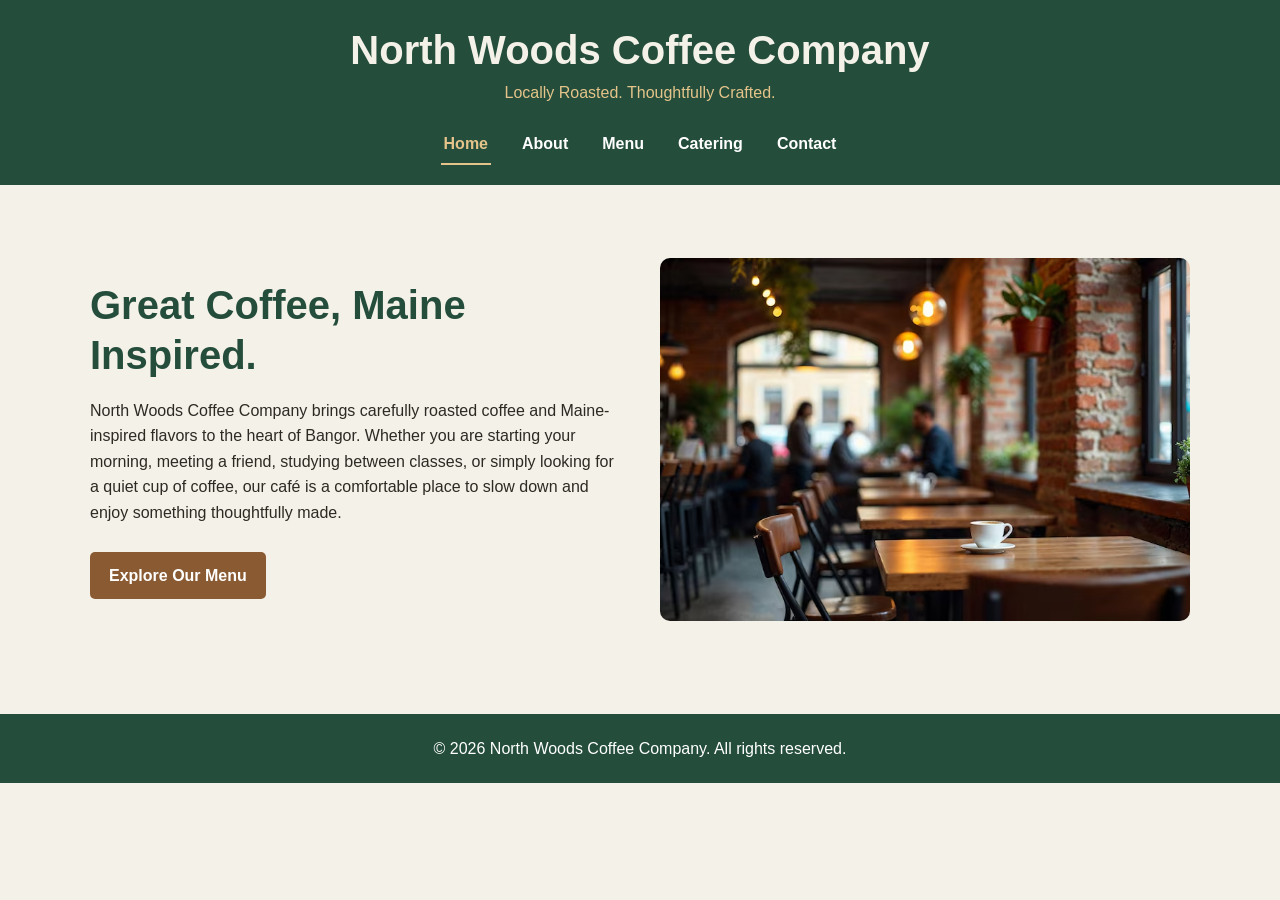
==== commit d4bb64e9: "added photos" ====
--- a/index.html
+++ b/index.html
@@ -53,7 +53,7 @@
             </div>
 
             <div class="hero-image">
-                <img src="images/business-interior.jpg"
+                <img src="images/coffee shop.avif"
                      alt="Customers seated inside the local coffee shop">
             </div>
 
--- a/css/style.css
+++ b/css/style.css
@@ -384,4 +384,12 @@
     footer {
         padding: 20px 15px;
     }
-}+}
+
+.menu-card img {
+    width: 100%;
+    height: 180px;
+    object-fit: cover;
+    border-radius: 8px;
+    margin-bottom: 10px;
+}
